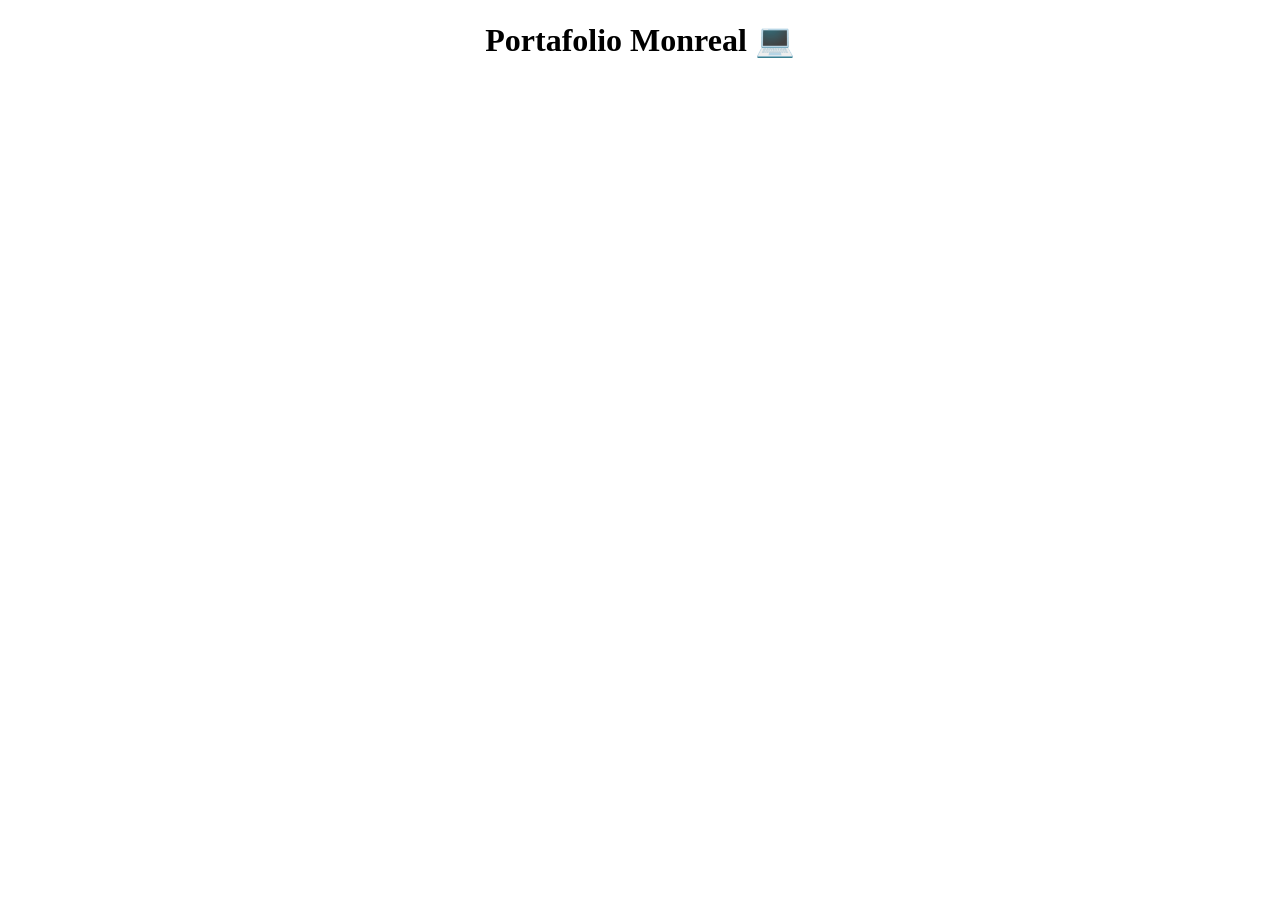
==== index.html @ bb84ff81 "hola" ====
<!DOCTYPE html>
<html lang="en">
<head>
    <meta charset="UTF-8">
    <meta name="viewport" content="width=device-width, initial-scale=1.0">
    <title>Portafolio Monreal 💻</title>
        <!--CEO-->
    <title>Portafolio Monreal 💻</title> <!-- define el título del documento, que se muestra en la pestaña del navegador o en CEO de Google-->
    <meta name="description" content="Portafolio de Monreal, desarrollador web y diseñador gráfico. Aquí encontrarás una selección de mis proyectos y experiencia en el campo del desarrollo web y diseño gráfico."> <!-- proporciona una descripción del contenido de la página para los motores de búsqueda -->
    <link rel="canonical" href="https://monreal.dev"> <!-- especifica la URL canónica de la página para evitar problemas de contenido duplicado -->
    <link rel="alternate" href="https://monreal.dev/en" hreflang="es-GB"> <!-- indica la versión alternativa de la página para diferentes idiomas o regiones -->
    <!--open graph-->
    <meta property="og:title" content="Portafolio Monreal 💻">
    <meta property="og:description" content="Portafolio de desarrollador de softwarey diseñador gráfico.">
    <meta property="og:image" content="/images/imagen.jpg" alt="foto de monreal">
    <meta property="og:url" content="https://monreal.dev">

    <link rel="stylesheet" href="/styles.css"> <!-- enlaza una hoja de estilo externa para aplicar estilos al documento -->
    
    <meta name="robots" content="index, follow"> <!-- indica a los motores de búsqueda que indexen la página y sigan los enlaces -->
    <meta name="theme-color" content="#09f"> <!-- define el color del tema para navegadores móviles -->
    <link rel="icon" type="image/png" href="/images/icono.png"> <!-- define el icono que se muestra en la pestaña del navegador -->
    <link rel="preconnect" href="https://fonts.googleapis.com">
    <link rel="preconnect" href="https://fonts.gstatic.com" crossorigin>
    <link href="https://fonts.googleapis.com/css2?family=Sekuya&display=swap" rel="stylesheet">
</head>
<body>
    <header>
        <h1>Portafolio Monreal 💻</h1>
    </header>
    </header>
---- styles.css ----
header h1 {
    text-align: center;
    font-style: crossorigin;
}
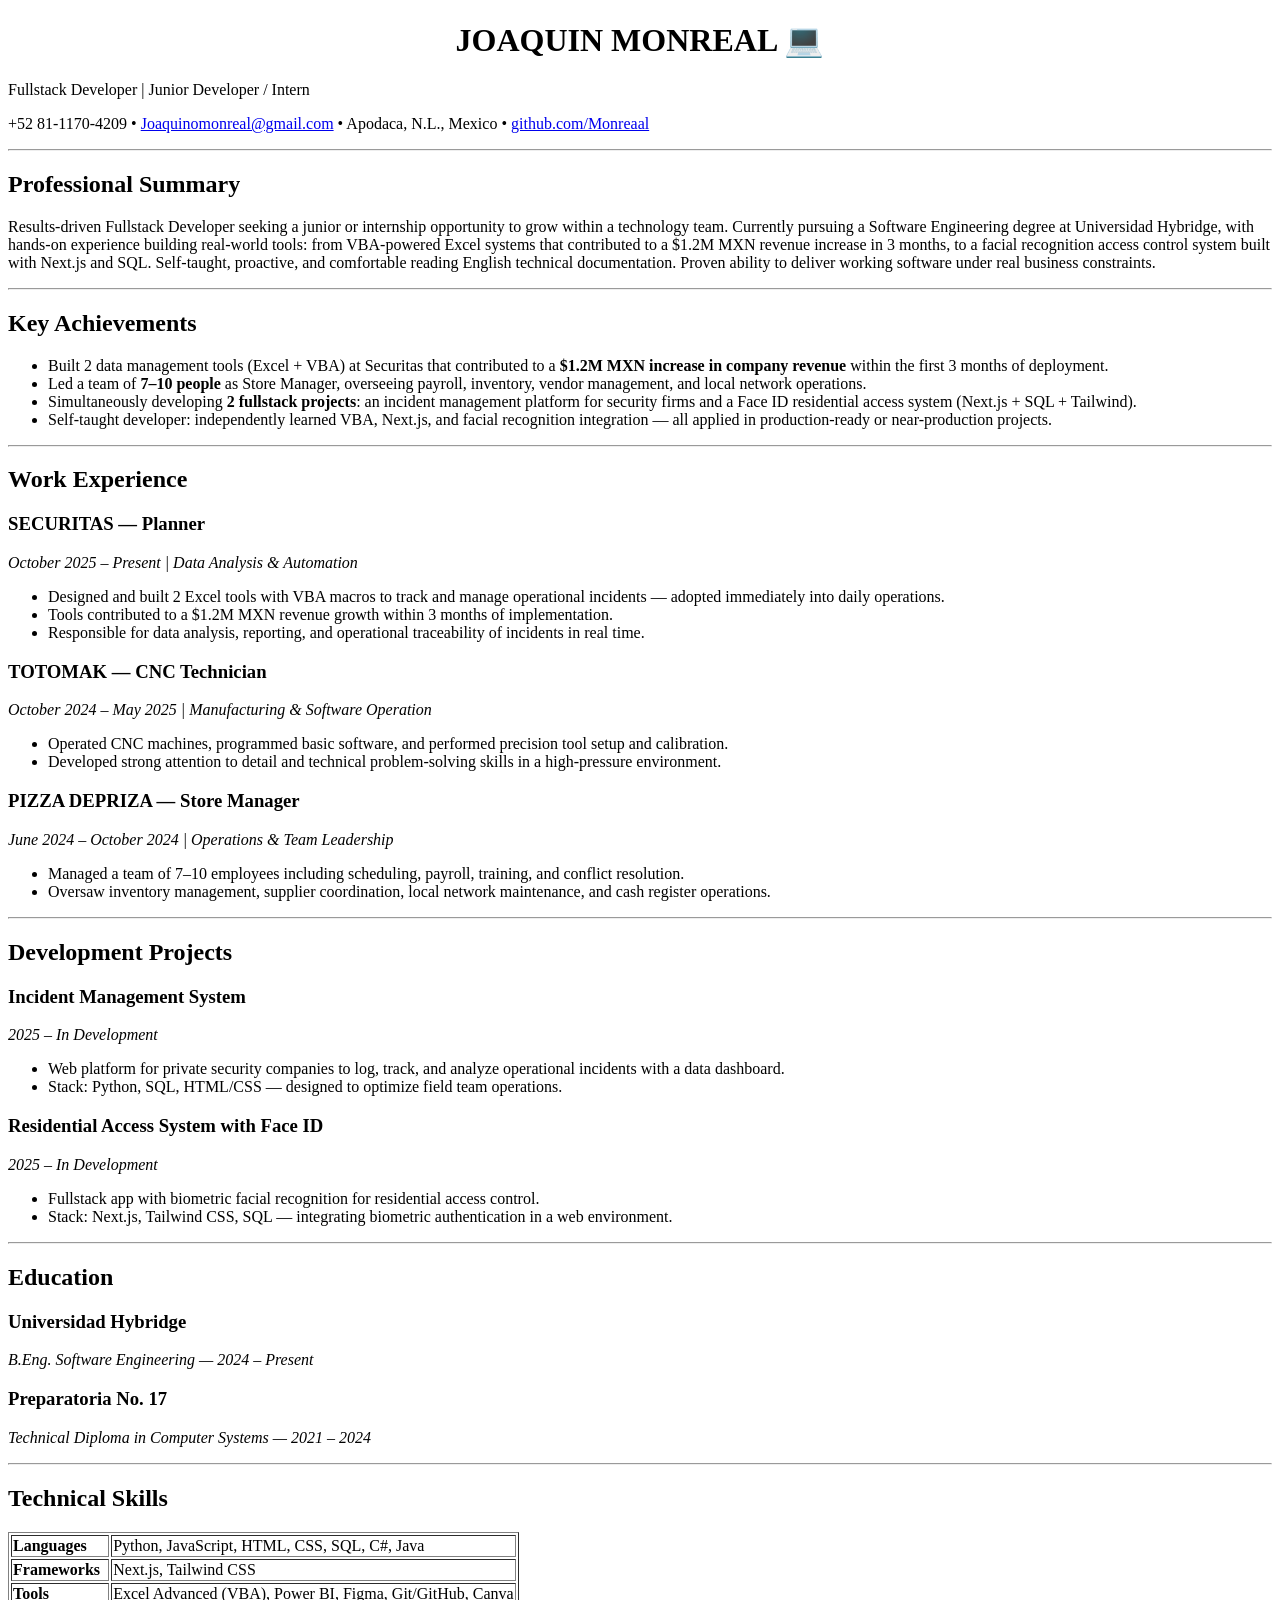
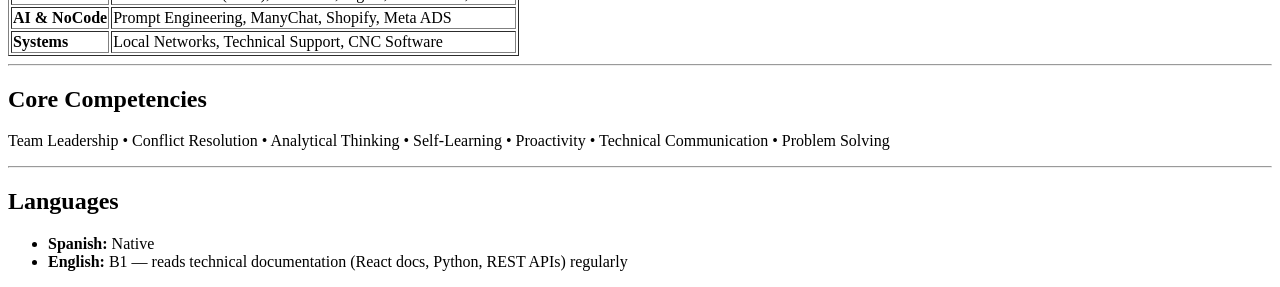
==== commit 64f66bba: "Esqueleto HTML" ====
--- a/index.html
+++ b/index.html
@@ -26,6 +26,117 @@
 </head>
 <body>
     <header>
-        <h1>Portafolio Monreal 💻</h1>
+        <h1>JOAQUIN MONREAL 💻</h1>
+        <p>Fullstack Developer | Junior Developer / Intern</p>
     </header>
-    </header>+
+  <p>
+    +52 81-1170-4209 &bull;
+    <a href="mailto:Joaquinomonreal@gmail.com">Joaquinomonreal@gmail.com</a> &bull;
+    Apodaca, N.L., Mexico &bull;
+    <a href="https://github.com/Monreaal">github.com/Monreaal</a>
+  </p>
+ 
+  <hr>
+ 
+  <h2>Professional Summary</h2>
+  <p>
+    Results-driven Fullstack Developer seeking a junior or internship opportunity to grow within a technology team.
+    Currently pursuing a Software Engineering degree at Universidad Hybridge, with hands-on experience building
+    real-world tools: from VBA-powered Excel systems that contributed to a $1.2M MXN revenue increase in 3 months,
+    to a facial recognition access control system built with Next.js and SQL. Self-taught, proactive, and comfortable
+    reading English technical documentation. Proven ability to deliver working software under real business constraints.
+  </p>
+ 
+  <hr>
+ 
+  <h2>Key Achievements</h2>
+  <ul>
+    <li>Built 2 data management tools (Excel + VBA) at Securitas that contributed to a <strong>$1.2M MXN increase in company revenue</strong> within the first 3 months of deployment.</li>
+    <li>Led a team of <strong>7–10 people</strong> as Store Manager, overseeing payroll, inventory, vendor management, and local network operations.</li>
+    <li>Simultaneously developing <strong>2 fullstack projects</strong>: an incident management platform for security firms and a Face ID residential access system (Next.js + SQL + Tailwind).</li>
+    <li>Self-taught developer: independently learned VBA, Next.js, and facial recognition integration — all applied in production-ready or near-production projects.</li>
+  </ul>
+ 
+  <hr>
+ 
+  <h2>Work Experience</h2>
+ 
+  <h3>SECURITAS — Planner</h3>
+  <p><em>October 2025 – Present | Data Analysis &amp; Automation</em></p>
+  <ul>
+    <li>Designed and built 2 Excel tools with VBA macros to track and manage operational incidents — adopted immediately into daily operations.</li>
+    <li>Tools contributed to a $1.2M MXN revenue growth within 3 months of implementation.</li>
+    <li>Responsible for data analysis, reporting, and operational traceability of incidents in real time.</li>
+  </ul>
+ 
+  <h3>TOTOMAK — CNC Technician</h3>
+  <p><em>October 2024 – May 2025 | Manufacturing &amp; Software Operation</em></p>
+  <ul>
+    <li>Operated CNC machines, programmed basic software, and performed precision tool setup and calibration.</li>
+    <li>Developed strong attention to detail and technical problem-solving skills in a high-pressure environment.</li>
+  </ul>
+ 
+  <h3>PIZZA DEPRIZA — Store Manager</h3>
+  <p><em>June 2024 – October 2024 | Operations &amp; Team Leadership</em></p>
+  <ul>
+    <li>Managed a team of 7–10 employees including scheduling, payroll, training, and conflict resolution.</li>
+    <li>Oversaw inventory management, supplier coordination, local network maintenance, and cash register operations.</li>
+  </ul>
+ 
+  <hr>
+ 
+  <h2>Development Projects</h2>
+ 
+  <h3>Incident Management System</h3>
+  <p><em>2025 – In Development</em></p>
+  <ul>
+    <li>Web platform for private security companies to log, track, and analyze operational incidents with a data dashboard.</li>
+    <li>Stack: Python, SQL, HTML/CSS — designed to optimize field team operations.</li>
+  </ul>
+ 
+  <h3>Residential Access System with Face ID</h3>
+  <p><em>2025 – In Development</em></p>
+  <ul>
+    <li>Fullstack app with biometric facial recognition for residential access control.</li>
+    <li>Stack: Next.js, Tailwind CSS, SQL — integrating biometric authentication in a web environment.</li>
+  </ul>
+ 
+  <hr>
+ 
+  <h2>Education</h2>
+ 
+  <h3>Universidad Hybridge</h3>
+  <p><em>B.Eng. Software Engineering — 2024 – Present</em></p>
+ 
+  <h3>Preparatoria No. 17</h3>
+  <p><em>Technical Diploma in Computer Systems — 2021 – 2024</em></p>
+ 
+  <hr>
+ 
+  <h2>Technical Skills</h2>
+  <table border="1">
+    <tr><td><strong>Languages</strong></td><td>Python, JavaScript, HTML, CSS, SQL, C#, Java</td></tr>
+    <tr><td><strong>Frameworks</strong></td><td>Next.js, Tailwind CSS</td></tr>
+    <tr><td><strong>Tools</strong></td><td>Excel Advanced (VBA), Power BI, Figma, Git/GitHub, Canva</td></tr>
+    <tr><td><strong>AI &amp; NoCode</strong></td><td>Prompt Engineering, ManyChat, Shopify, Meta ADS</td></tr>
+    <tr><td><strong>Systems</strong></td><td>Local Networks, Technical Support, CNC Software</td></tr>
+  </table>
+ 
+  <hr>
+ 
+  <h2>Core Competencies</h2>
+  <p>Team Leadership &bull; Conflict Resolution &bull; Analytical Thinking &bull; Self-Learning &bull; Proactivity &bull; Technical Communication &bull; Problem Solving</p>
+ 
+  <hr>
+ 
+  <h2>Languages</h2>
+  <ul>
+    <li><strong>Spanish:</strong> Native</li>
+    <li><strong>English:</strong> B1 — reads technical documentation (React docs, Python, REST APIs) regularly</li>
+  </ul>
+ 
+  <!-- approved for the next stage -->
+ 
+</body>
+</html>
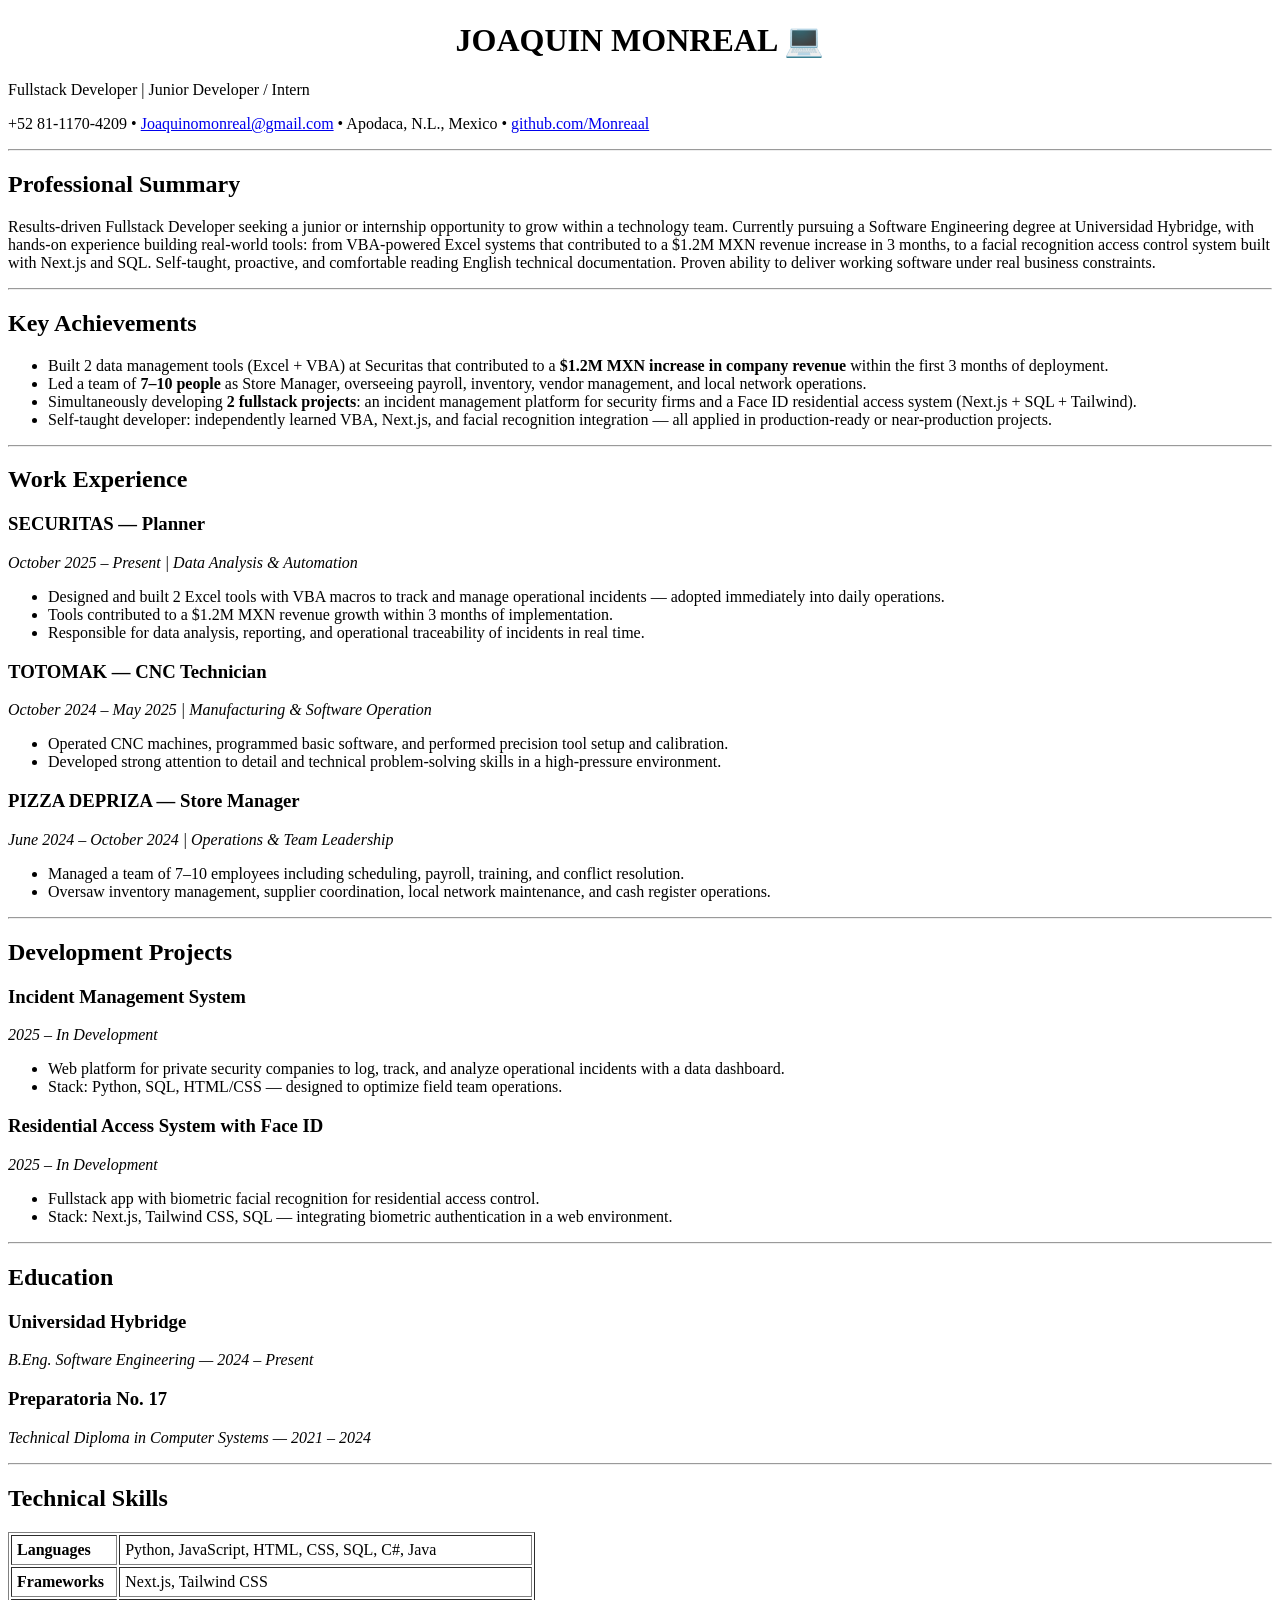
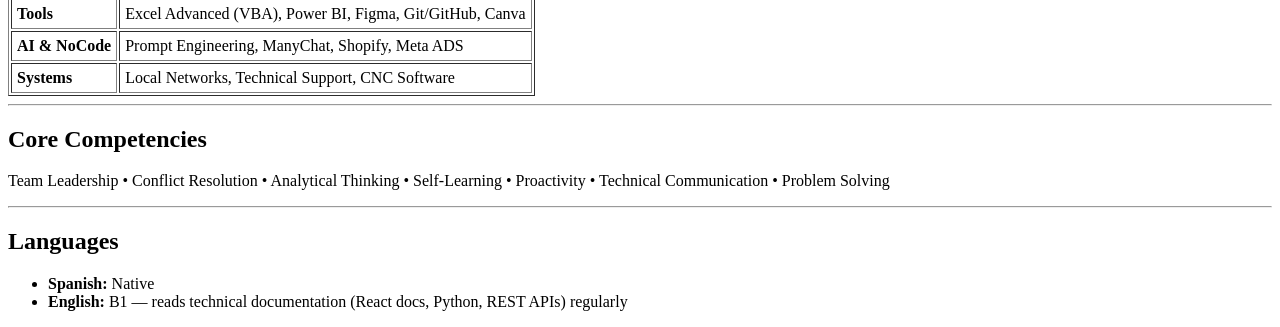
==== commit e9b516fb: "catalogo de visuales" ====
--- a/index.html
+++ b/index.html
@@ -115,7 +115,7 @@
   <hr>
  
   <h2>Technical Skills</h2>
-  <table border="1">
+  <table border="1" cellpadding="5">
     <tr><td><strong>Languages</strong></td><td>Python, JavaScript, HTML, CSS, SQL, C#, Java</td></tr>
     <tr><td><strong>Frameworks</strong></td><td>Next.js, Tailwind CSS</td></tr>
     <tr><td><strong>Tools</strong></td><td>Excel Advanced (VBA), Power BI, Figma, Git/GitHub, Canva</td></tr>
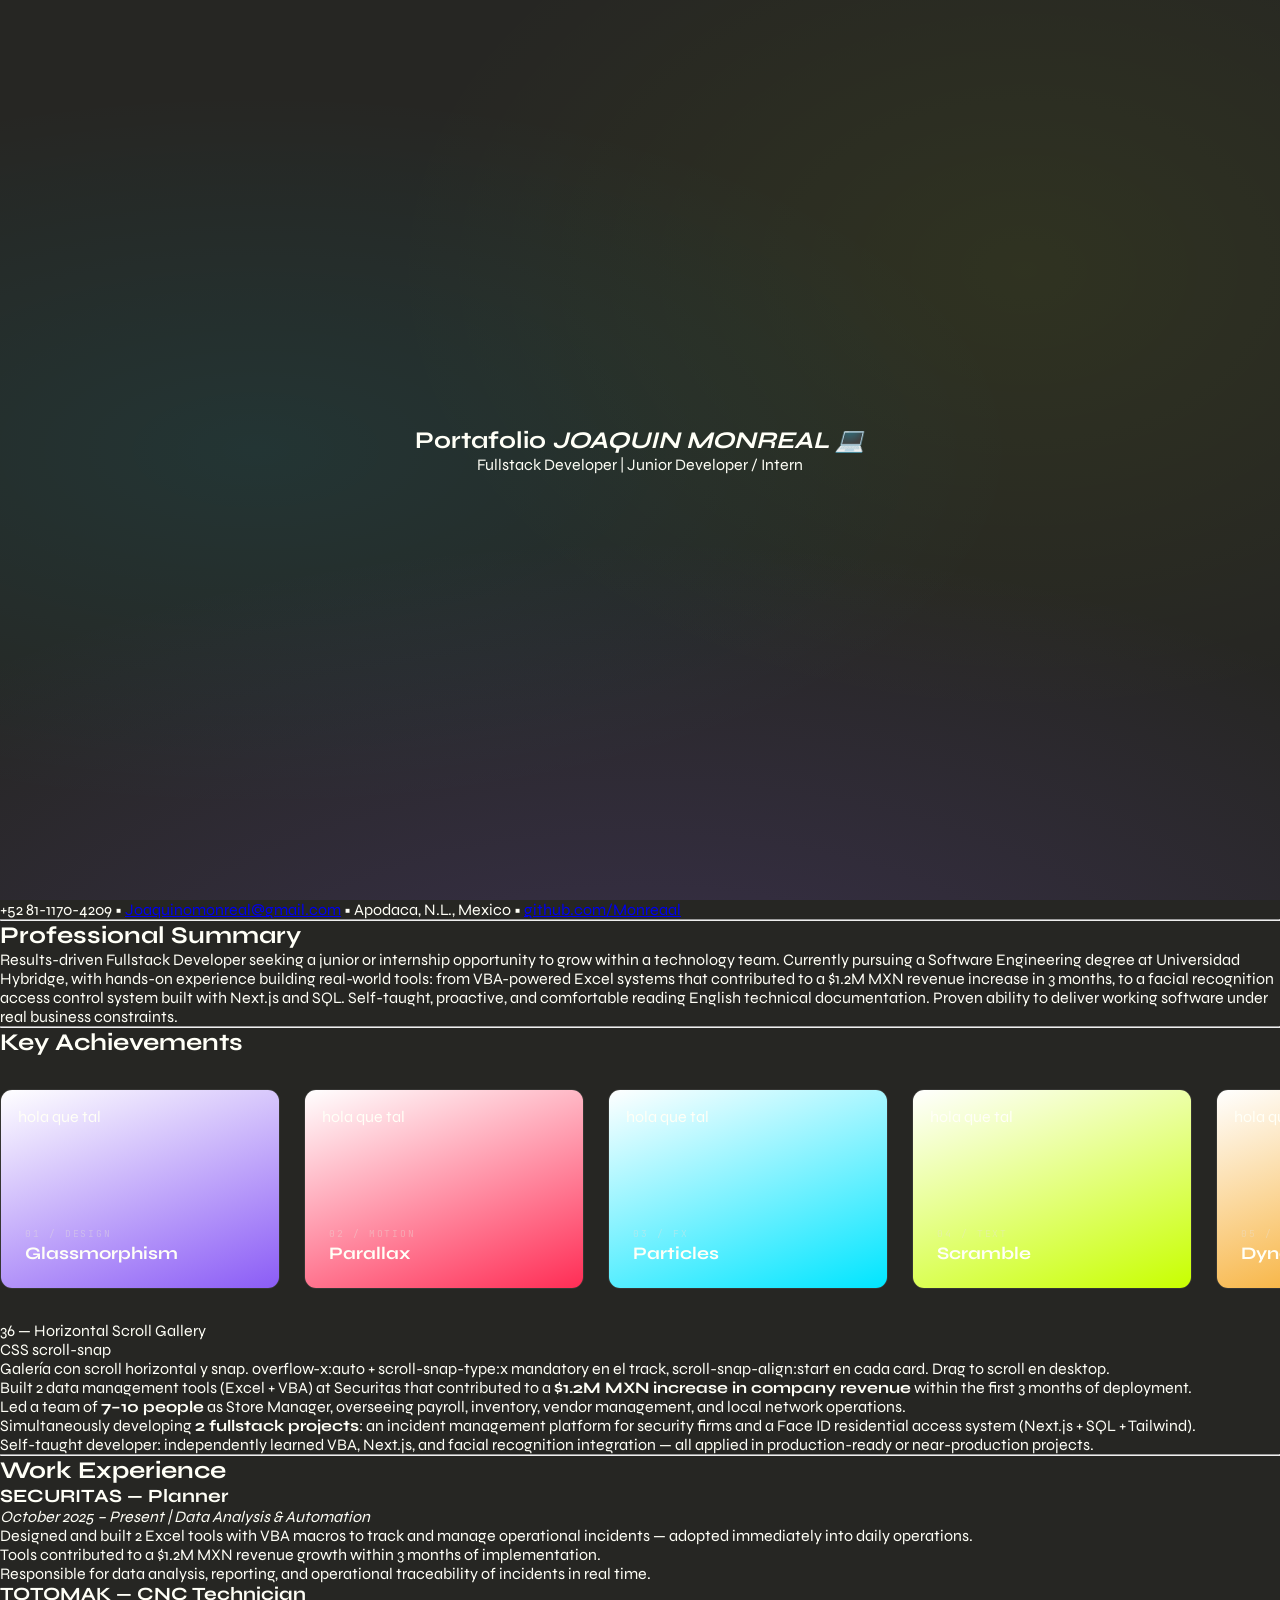
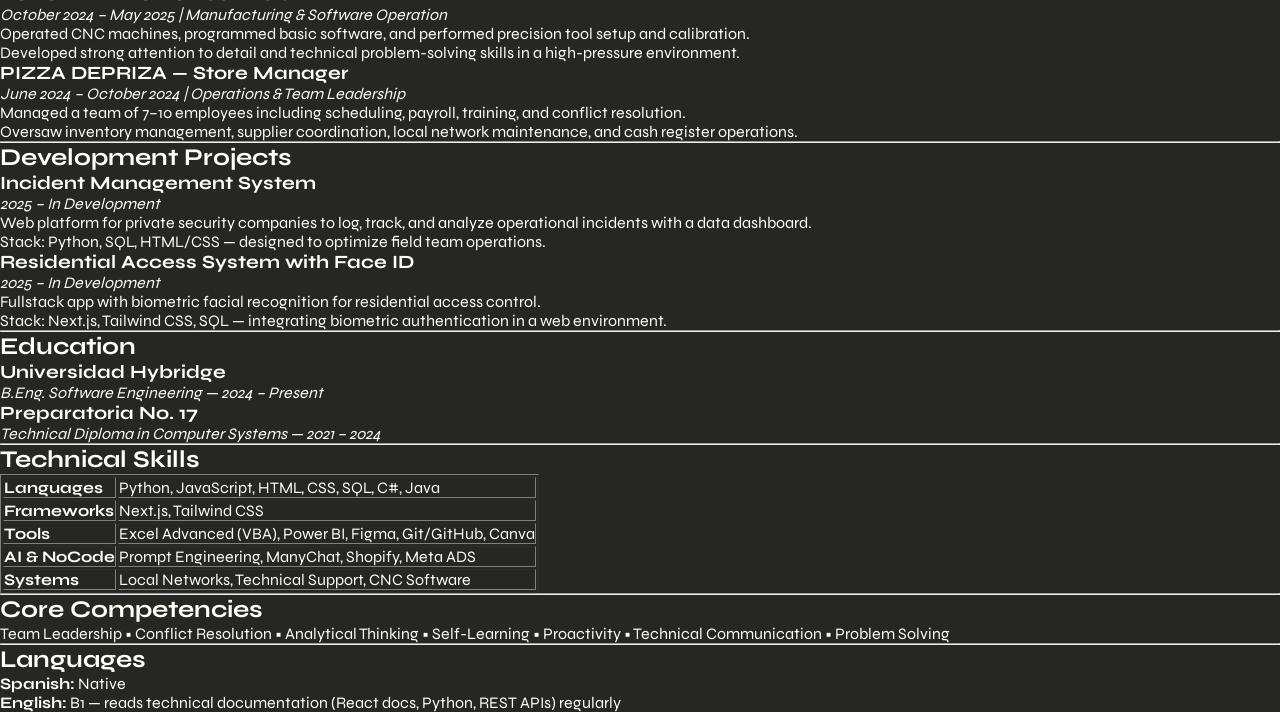
==== commit 98dbd5ca: "css" ====
--- a/index.html
+++ b/index.html
@@ -3,7 +3,6 @@
 <head>
     <meta charset="UTF-8">
     <meta name="viewport" content="width=device-width, initial-scale=1.0">
-    <title>Portafolio Monreal 💻</title>
         <!--CEO-->
     <title>Portafolio Monreal 💻</title> <!-- define el título del documento, que se muestra en la pestaña del navegador o en CEO de Google-->
     <meta name="description" content="Portafolio de Monreal, desarrollador web y diseñador gráfico. Aquí encontrarás una selección de mis proyectos y experiencia en el campo del desarrollo web y diseño gráfico."> <!-- proporciona una descripción del contenido de la página para los motores de búsqueda -->
@@ -15,7 +14,7 @@
     <meta property="og:image" content="/images/imagen.jpg" alt="foto de monreal">
     <meta property="og:url" content="https://monreal.dev">
 
-    <link rel="stylesheet" href="/styles.css"> <!-- enlaza una hoja de estilo externa para aplicar estilos al documento -->
+    <link rel="stylesheet" href="/css/styles.css"> <!-- enlaza una hoja de estilo externa para aplicar estilos al documento -->
     
     <meta name="robots" content="index, follow"> <!-- indica a los motores de búsqueda que indexen la página y sigan los enlaces -->
     <meta name="theme-color" content="#09f"> <!-- define el color del tema para navegadores móviles -->
@@ -23,13 +22,23 @@
     <link rel="preconnect" href="https://fonts.googleapis.com">
     <link rel="preconnect" href="https://fonts.gstatic.com" crossorigin>
     <link href="https://fonts.googleapis.com/css2?family=Sekuya&display=swap" rel="stylesheet">
+    <link href="https://fonts.googleapis.com/css2?family=Syne:wght@400;500;700;800&family=Playfair+Display:ital,wght@0,400;0,700;1,400&family=JetBrains+Mono:wght@300;400;600&display=swap" rel="stylesheet">
+
 </head>
 <body>
-    <header>
-        <h1>JOAQUIN MONREAL 💻</h1>
-        <p>Fullstack Developer | Junior Developer / Intern</p>
-    </header>
 
+<!-- ▓▓▓ HERO ▓▓▓ -->
+<section id="hero">
+  <div class="hero-bg"></div>
+  <div class="hero-grid"></div>
+  <div class="hero-content">
+    <h1 class="hero-h1">
+      <span>Portafolio</span>
+      <em>JOAQUIN MONREAL 💻</em>
+    </h1>
+    <p class="hero-sub">Fullstack Developer | Junior Developer / Intern</p>
+  </div>
+</section>
   <p>
     +52 81-1170-4209 &bull;
     <a href="mailto:Joaquinomonreal@gmail.com">Joaquinomonreal@gmail.com</a> &bull;
@@ -51,6 +60,27 @@
   <hr>
  
   <h2>Key Achievements</h2>
+  <!-- HORIZONTAL SCROLL -->
+    <div class="fx-card" style="grid-column:span 1">
+      <div class="fx-demo" style="padding:0">
+        <div class="hscroll-wrap">
+          <div class="hscroll-track">
+            <div class="hscroll-card hc1"><div class="hc-bg"><p style="padding: 17px;">hola que tal</p></div><div class="hc-label"><div class="hc-num">01 / DESIGN</div><div class="hc-title">Glassmorphism</div></div></div>
+            <div class="hscroll-card hc2"><div class="hc-bg"><p style="padding: 17px;">hola que tal</p></div><div class="hc-label"><div class="hc-num">02 / MOTION</div><div class="hc-title">Parallax</div></div></div>
+            <div class="hscroll-card hc3"><div class="hc-bg"><p style="padding: 17px;">hola que tal</p></div><div class="hc-label"><div class="hc-num">03 / FX</div><div class="hc-title">Particles</div></div></div>
+            <div class="hscroll-card hc4"><div class="hc-bg"><p style="padding: 17px;">hola que tal</p></div><div class="hc-label"><div class="hc-num">04 / TEXT</div><div class="hc-title">Scramble</div></div></div>
+            <div class="hscroll-card hc5"><div class="hc-bg"><p style="padding: 17px;">hola que tal</p></div><div class="hc-label"><div class="hc-num">05 / GOLD</div><div class="hc-title">Dynamic FX</div></div></div>
+          </div>
+        </div>
+      </div>
+      <div class="fx-info">
+        <div class="fx-name">36 — Horizontal Scroll Gallery</div>
+        <span class="fx-tag t-css">CSS</span>
+        <span class="fx-tag">scroll-snap</span>
+        <p class="fx-desc">Galería con scroll horizontal y snap. overflow-x:auto + scroll-snap-type:x mandatory en el track, scroll-snap-align:start en cada card. Drag to scroll en desktop.</p>
+      </div>
+    </div>
+
   <ul>
     <li>Built 2 data management tools (Excel + VBA) at Securitas that contributed to a <strong>$1.2M MXN increase in company revenue</strong> within the first 3 months of deployment.</li>
     <li>Led a team of <strong>7–10 people</strong> as Store Manager, overseeing payroll, inventory, vendor management, and local network operations.</li>
--- a/css/styles.css
+++ b/css/styles.css
@@ -0,0 +1,108 @@
+:root {
+  --bg:       #262623;
+  --surface:  #0f0f1a;
+  --border:   rgba(255,255,255,0.07);
+  --text:     #fffff7;
+  --muted:    rgba(232,228,220,0.4);
+  --acid:     #c8ff00;
+  --hot:      #ff2d55;
+  --cyan:     #00e5ff;
+  --violet:   #8b5cf6;
+  --gold:     #f59e0b;
+  --coral:    #ff6b6b;
+  --mint:     #0fffe5;
+  --r: 0.75rem;
+}
+
+*, *::before, *::after { box-sizing: border-box; margin: 0; padding: 0; }
+html { scroll-behavior: smooth; }
+
+body {
+  background: var(--bg);
+  color: var(--text);
+  font-family: 'Syne', sans-serif;
+  overflow-x: hidden;
+  position: relative;
+}
+
+/* ══════════════════════════════════════════════
+   HERO
+══════════════════════════════════════════════ */
+#hero {
+  height: 100vh;
+  display: flex;
+  align-items: center;
+  justify-content: center;
+  position: relative;
+  overflow: hidden;
+}
+.hero-bg {
+  position: absolute; inset: 0;
+  background: radial-gradient(ellipse 80% 60% at 50% 120%, rgba(139,92,246,0.2), transparent),
+              radial-gradient(ellipse 60% 40% at 20% 50%, rgba(0,229,255,0.08), transparent),
+              radial-gradient(ellipse 50% 50% at 80% 30%, rgba(200,255,0,0.06), transparent);
+}
+.hero-content { position: relative; z-index: 2; text-align: center; }
+
+/* FX 41 — HORIZONTAL SCROLL SECTION */
+.hscroll-wrap {
+  overflow: hidden;
+  position: relative;
+}
+.hscroll-track {
+  display: flex; gap: 1.5rem;
+  padding: 2rem;
+  overflow-x: auto;
+  scroll-snap-type: x mandatory;
+  scrollbar-width: none;
+  -webkit-overflow-scrolling: touch;
+}
+.hscroll-track::-webkit-scrollbar { display: none; }
+.hscroll-card {
+  flex-shrink: 0; width: 280px; height: 200px;
+  border-radius: 12px; border: 1px solid var(--border);
+  scroll-snap-align: start;
+  display: flex; flex-direction: column;
+  justify-content: flex-end; padding: 1.5rem;
+  position: relative; overflow: hidden;
+  cursor: grab; transition: transform 0.2s;
+}
+.hscroll-card:active { cursor: grabbing; }
+.hscroll-card:hover { transform: translateY(-4px); }
+.hc-bg {
+  position: absolute; inset: 0;
+  transition: transform 0.4s;
+}
+.hscroll-card:hover .hc-bg { transform: scale(1.05); }
+.hc1 .hc-bg { background: linear-gradient(160deg,white,var(--violet)); }
+.hc2 .hc-bg { background: linear-gradient(160deg, white, var(--hot)); }
+.hc3 .hc-bg { background: linear-gradient(160deg, white, var(--cyan)); }
+.hc4 .hc-bg { background: linear-gradient(160deg, white, var(--acid)); }
+.hc5 .hc-bg { background: linear-gradient(160deg, white, var(--gold)); }
+.hc-label { position: relative; z-index:1; }
+.hc-num { font-family: 'JetBrains Mono', monospace; font-size: 0.6rem; color: var(--muted); letter-spacing:0.2em; }
+.hc-title { font-size: 1.1rem; font-weight: 700; margin-top: 0.2rem; }
+
+/* FX 42 — TAB SWITCHER */
+.tab-demo { background: #060612; }
+.tab-bar {
+  display: flex; border-bottom: 1px solid var(--border);
+  padding: 0 1.5rem;
+}
+.tab-btn {
+  padding: 1rem 1.25rem;
+  font-size: 0.75rem; font-weight: 700; letter-spacing: 0.05em;
+  cursor: pointer; color: var(--muted);
+  border-bottom: 2px solid transparent;
+  transition: color 0.2s, border-color 0.2s;
+  background: none; border-top: none; border-left: none; border-right: none;
+}
+.tab-btn.active { color: var(--acid); border-bottom-color: var(--acid); }
+.tab-panel { display: none; padding: 1.5rem; }
+.tab-panel.active { display: block; }
+.tab-content-item {
+  padding: 0.75rem 1rem;
+  background: rgba(255,255,255,0.03); border: 1px solid var(--border);
+  border-radius: 6px; margin-bottom: 0.5rem;
+  font-family: 'JetBrains Mono', monospace; font-size: 0.72rem; color: var(--muted);
+}
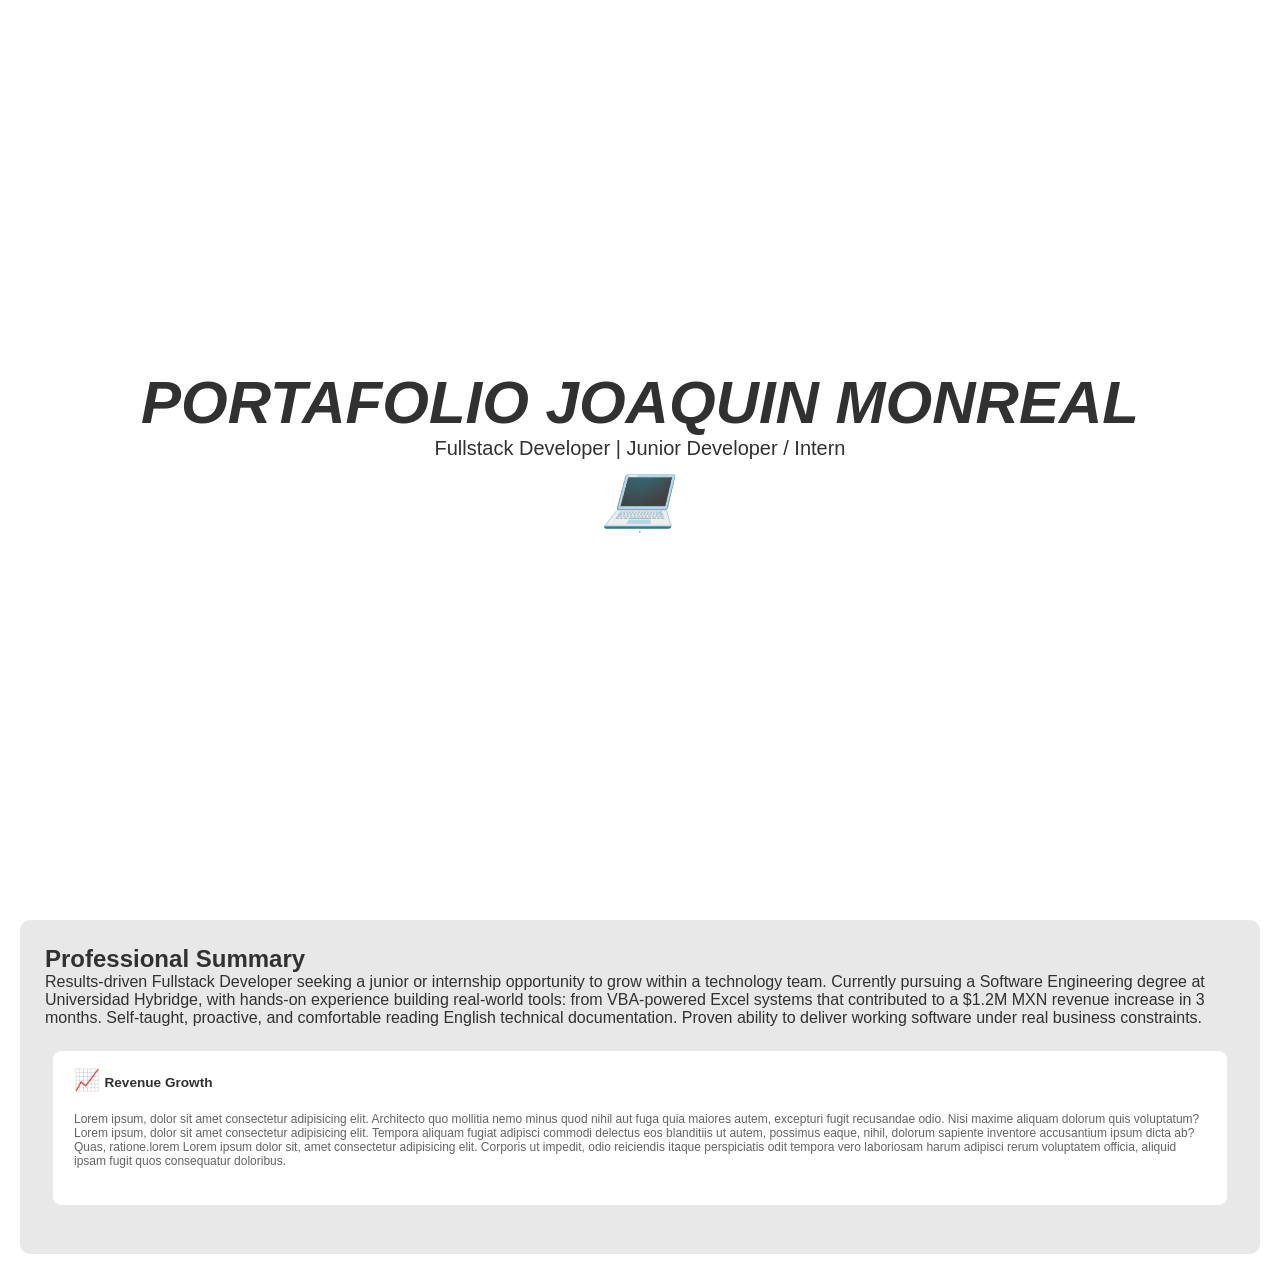
==== commit 0c3002f1: "Stragger List" ====
--- a/index.html
+++ b/index.html
@@ -1,172 +1,45 @@
 <!DOCTYPE html>
-<html lang="en">
+<html lang="es">
 <head>
-    <meta charset="UTF-8">
-    <meta name="viewport" content="width=device-width, initial-scale=1.0">
-        <!--CEO-->
-    <title>Portafolio Monreal 💻</title> <!-- define el título del documento, que se muestra en la pestaña del navegador o en CEO de Google-->
-    <meta name="description" content="Portafolio de Monreal, desarrollador web y diseñador gráfico. Aquí encontrarás una selección de mis proyectos y experiencia en el campo del desarrollo web y diseño gráfico."> <!-- proporciona una descripción del contenido de la página para los motores de búsqueda -->
-    <link rel="canonical" href="https://monreal.dev"> <!-- especifica la URL canónica de la página para evitar problemas de contenido duplicado -->
-    <link rel="alternate" href="https://monreal.dev/en" hreflang="es-GB"> <!-- indica la versión alternativa de la página para diferentes idiomas o regiones -->
-    <!--open graph-->
-    <meta property="og:title" content="Portafolio Monreal 💻">
-    <meta property="og:description" content="Portafolio de desarrollador de softwarey diseñador gráfico.">
-    <meta property="og:image" content="/images/imagen.jpg" alt="foto de monreal">
-    <meta property="og:url" content="https://monreal.dev">
+<meta charset="UTF-8">
+<meta name="viewport" content="width=device-width, initial-scale=1.0">
+<title>Mis Hobbies</title>
+<link href="https://fonts.googleapis.com/css2?family=Space+Mono:ital,wght@0,400;0,700;1,400&family=Bebas+Neue&family=DM+Serif+Display:ital@0;1&display=swap" rel="stylesheet">
+<link rel="stylesheet" href="css/styles.css">
+<script defer src="css/animaciones.js"></script>
+</head>
 
-    <link rel="stylesheet" href="/css/styles.css"> <!-- enlaza una hoja de estilo externa para aplicar estilos al documento -->
+<body>
+    <header>
+    <h1 style="text-transform: uppercase; font-style: italic; font-size: 1.5em;">Portafolio Joaquin Monreal </h1>
+    <p style="font-size: 0.5em;">Fullstack Developer | Junior Developer / Intern</p>
+    <h1 style="text-transform: uppercase; font-style: italic; font-size: 1.5em;">💻</h1>
+    <hr>
+    </header>
+
+    <section id="musica">
+    <h2>Professional Summary</h2>
+    <p>Results-driven Fullstack Developer seeking a junior or internship opportunity to grow within a technology team. Currently pursuing a Software Engineering degree at Universidad Hybridge, with hands-on experience building real-world tools: from VBA-powered Excel systems that contributed to a $1.2M MXN revenue increase in 3 months. Self-taught, proactive, and comfortable reading English technical documentation. Proven ability to deliver working software under real business constraints.</p>
     
-    <meta name="robots" content="index, follow"> <!-- indica a los motores de búsqueda que indexen la página y sigan los enlaces -->
-    <meta name="theme-color" content="#09f"> <!-- define el color del tema para navegadores móviles -->
-    <link rel="icon" type="image/png" href="/images/icono.png"> <!-- define el icono que se muestra en la pestaña del navegador -->
-    <link rel="preconnect" href="https://fonts.googleapis.com">
-    <link rel="preconnect" href="https://fonts.gstatic.com" crossorigin>
-    <link href="https://fonts.googleapis.com/css2?family=Sekuya&display=swap" rel="stylesheet">
-    <link href="https://fonts.googleapis.com/css2?family=Syne:wght@400;500;700;800&family=Playfair+Display:ital,wght@0,400;0,700;1,400&family=JetBrains+Mono:wght@300;400;600&display=swap" rel="stylesheet">
+    <!--
+    ── HTML: ESTRUCTURA DE LA LISTA ──────────────────────────────
+ 
+    .stagger-list     → el <ul> que JS va a observar con IntersectionObserver
+    .stagger-item     → cada fila, nace invisible (opacity:0) por CSS
+    .reveal-stagger   → clase extra que JS también busca para animar
+    .si-icon          → columna del emoji/ícono
+    .si-name          → columna del nombre/etiqueta
+    .si-val           → columna del valor, pegada a la derecha
+  -->
+    <ul class="stagger-list">
+    <li class="stagger-item reveal-stagger">
+      <span class="si-icon">📈</span>
+      <span class="si-name">Revenue Growth</span>
+      <span class="si-description">Lorem ipsum, dolor sit amet consectetur adipisicing elit. Architecto quo mollitia nemo minus quod nihil aut fuga quia maiores autem, excepturi fugit recusandae odio. Nisi maxime aliquam dolorum quis voluptatum?Lorem ipsum, dolor sit amet consectetur adipisicing elit. Tempora aliquam fugiat adipisci commodi delectus eos blanditiis ut autem, possimus eaque, nihil, dolorum sapiente inventore accusantium ipsum dicta ab? Quas, ratione.lorem Lorem ipsum dolor sit, amet consectetur adipisicing elit. Corporis ut impedit, odio reiciendis itaque perspiciatis odit tempora vero laboriosam harum adipisci rerum voluptatem officia, aliquid ipsam fugit quos consequatur doloribus.</span>
+    </li>
+    </ul>
 
-</head>
-<body>
+    </section>
 
-<!-- ▓▓▓ HERO ▓▓▓ -->
-<section id="hero">
-  <div class="hero-bg"></div>
-  <div class="hero-grid"></div>
-  <div class="hero-content">
-    <h1 class="hero-h1">
-      <span>Portafolio</span>
-      <em>JOAQUIN MONREAL 💻</em>
-    </h1>
-    <p class="hero-sub">Fullstack Developer | Junior Developer / Intern</p>
-  </div>
-</section>
-  <p>
-    +52 81-1170-4209 &bull;
-    <a href="mailto:Joaquinomonreal@gmail.com">Joaquinomonreal@gmail.com</a> &bull;
-    Apodaca, N.L., Mexico &bull;
-    <a href="https://github.com/Monreaal">github.com/Monreaal</a>
-  </p>
- 
-  <hr>
- 
-  <h2>Professional Summary</h2>
-  <p>
-    Results-driven Fullstack Developer seeking a junior or internship opportunity to grow within a technology team.
-    Currently pursuing a Software Engineering degree at Universidad Hybridge, with hands-on experience building
-    real-world tools: from VBA-powered Excel systems that contributed to a $1.2M MXN revenue increase in 3 months,
-    to a facial recognition access control system built with Next.js and SQL. Self-taught, proactive, and comfortable
-    reading English technical documentation. Proven ability to deliver working software under real business constraints.
-  </p>
- 
-  <hr>
- 
-  <h2>Key Achievements</h2>
-  <!-- HORIZONTAL SCROLL -->
-    <div class="fx-card" style="grid-column:span 1">
-      <div class="fx-demo" style="padding:0">
-        <div class="hscroll-wrap">
-          <div class="hscroll-track">
-            <div class="hscroll-card hc1"><div class="hc-bg"><p style="padding: 17px;">hola que tal</p></div><div class="hc-label"><div class="hc-num">01 / DESIGN</div><div class="hc-title">Glassmorphism</div></div></div>
-            <div class="hscroll-card hc2"><div class="hc-bg"><p style="padding: 17px;">hola que tal</p></div><div class="hc-label"><div class="hc-num">02 / MOTION</div><div class="hc-title">Parallax</div></div></div>
-            <div class="hscroll-card hc3"><div class="hc-bg"><p style="padding: 17px;">hola que tal</p></div><div class="hc-label"><div class="hc-num">03 / FX</div><div class="hc-title">Particles</div></div></div>
-            <div class="hscroll-card hc4"><div class="hc-bg"><p style="padding: 17px;">hola que tal</p></div><div class="hc-label"><div class="hc-num">04 / TEXT</div><div class="hc-title">Scramble</div></div></div>
-            <div class="hscroll-card hc5"><div class="hc-bg"><p style="padding: 17px;">hola que tal</p></div><div class="hc-label"><div class="hc-num">05 / GOLD</div><div class="hc-title">Dynamic FX</div></div></div>
-          </div>
-        </div>
-      </div>
-      <div class="fx-info">
-        <div class="fx-name">36 — Horizontal Scroll Gallery</div>
-        <span class="fx-tag t-css">CSS</span>
-        <span class="fx-tag">scroll-snap</span>
-        <p class="fx-desc">Galería con scroll horizontal y snap. overflow-x:auto + scroll-snap-type:x mandatory en el track, scroll-snap-align:start en cada card. Drag to scroll en desktop.</p>
-      </div>
-    </div>
-
-  <ul>
-    <li>Built 2 data management tools (Excel + VBA) at Securitas that contributed to a <strong>$1.2M MXN increase in company revenue</strong> within the first 3 months of deployment.</li>
-    <li>Led a team of <strong>7–10 people</strong> as Store Manager, overseeing payroll, inventory, vendor management, and local network operations.</li>
-    <li>Simultaneously developing <strong>2 fullstack projects</strong>: an incident management platform for security firms and a Face ID residential access system (Next.js + SQL + Tailwind).</li>
-    <li>Self-taught developer: independently learned VBA, Next.js, and facial recognition integration — all applied in production-ready or near-production projects.</li>
-  </ul>
- 
-  <hr>
- 
-  <h2>Work Experience</h2>
- 
-  <h3>SECURITAS — Planner</h3>
-  <p><em>October 2025 – Present | Data Analysis &amp; Automation</em></p>
-  <ul>
-    <li>Designed and built 2 Excel tools with VBA macros to track and manage operational incidents — adopted immediately into daily operations.</li>
-    <li>Tools contributed to a $1.2M MXN revenue growth within 3 months of implementation.</li>
-    <li>Responsible for data analysis, reporting, and operational traceability of incidents in real time.</li>
-  </ul>
- 
-  <h3>TOTOMAK — CNC Technician</h3>
-  <p><em>October 2024 – May 2025 | Manufacturing &amp; Software Operation</em></p>
-  <ul>
-    <li>Operated CNC machines, programmed basic software, and performed precision tool setup and calibration.</li>
-    <li>Developed strong attention to detail and technical problem-solving skills in a high-pressure environment.</li>
-  </ul>
- 
-  <h3>PIZZA DEPRIZA — Store Manager</h3>
-  <p><em>June 2024 – October 2024 | Operations &amp; Team Leadership</em></p>
-  <ul>
-    <li>Managed a team of 7–10 employees including scheduling, payroll, training, and conflict resolution.</li>
-    <li>Oversaw inventory management, supplier coordination, local network maintenance, and cash register operations.</li>
-  </ul>
- 
-  <hr>
- 
-  <h2>Development Projects</h2>
- 
-  <h3>Incident Management System</h3>
-  <p><em>2025 – In Development</em></p>
-  <ul>
-    <li>Web platform for private security companies to log, track, and analyze operational incidents with a data dashboard.</li>
-    <li>Stack: Python, SQL, HTML/CSS — designed to optimize field team operations.</li>
-  </ul>
- 
-  <h3>Residential Access System with Face ID</h3>
-  <p><em>2025 – In Development</em></p>
-  <ul>
-    <li>Fullstack app with biometric facial recognition for residential access control.</li>
-    <li>Stack: Next.js, Tailwind CSS, SQL — integrating biometric authentication in a web environment.</li>
-  </ul>
- 
-  <hr>
- 
-  <h2>Education</h2>
- 
-  <h3>Universidad Hybridge</h3>
-  <p><em>B.Eng. Software Engineering — 2024 – Present</em></p>
- 
-  <h3>Preparatoria No. 17</h3>
-  <p><em>Technical Diploma in Computer Systems — 2021 – 2024</em></p>
- 
-  <hr>
- 
-  <h2>Technical Skills</h2>
-  <table border="1" cellpadding="5">
-    <tr><td><strong>Languages</strong></td><td>Python, JavaScript, HTML, CSS, SQL, C#, Java</td></tr>
-    <tr><td><strong>Frameworks</strong></td><td>Next.js, Tailwind CSS</td></tr>
-    <tr><td><strong>Tools</strong></td><td>Excel Advanced (VBA), Power BI, Figma, Git/GitHub, Canva</td></tr>
-    <tr><td><strong>AI &amp; NoCode</strong></td><td>Prompt Engineering, ManyChat, Shopify, Meta ADS</td></tr>
-    <tr><td><strong>Systems</strong></td><td>Local Networks, Technical Support, CNC Software</td></tr>
-  </table>
- 
-  <hr>
- 
-  <h2>Core Competencies</h2>
-  <p>Team Leadership &bull; Conflict Resolution &bull; Analytical Thinking &bull; Self-Learning &bull; Proactivity &bull; Technical Communication &bull; Problem Solving</p>
- 
-  <hr>
- 
-  <h2>Languages</h2>
-  <ul>
-    <li><strong>Spanish:</strong> Native</li>
-    <li><strong>English:</strong> B1 — reads technical documentation (React docs, Python, REST APIs) regularly</li>
-  </ul>
- 
-  <!-- approved for the next stage -->
- 
 </body>
 </html>
--- a/css/styles.css
+++ b/css/styles.css
@@ -1,108 +1,122 @@
-:root {
-  --bg:       #262623;
-  --surface:  #0f0f1a;
-  --border:   rgba(255,255,255,0.07);
-  --text:     #fffff7;
-  --muted:    rgba(232,228,220,0.4);
-  --acid:     #c8ff00;
-  --hot:      #ff2d55;
-  --cyan:     #00e5ff;
-  --violet:   #8b5cf6;
-  --gold:     #f59e0b;
-  --coral:    #ff6b6b;
-  --mint:     #0fffe5;
-  --r: 0.75rem;
+/* ── RESET BÁSICO ──────────────────────────────────────────
+       Quita márgenes y padding por defecto del navegador.
+       box-sizing: border-box hace que padding y border
+       estén incluídos dentro del ancho/alto del elemento.   */
+*, *::before, *::after {
+    margin: 0;
+    padding: 0;
+    box-sizing: border-box;
+}
+body{
+    align-content: center;
+    font-family:'Segoe UI', Tahoma, Geneva, Verdana, sans-serif;
+    color: rgb(50, 49, 49);
+}
+header{
+    font-size: 2.5em;
+    color: rgb(50, 49, 49);
+    text-align: center;
+    height: 100vh;
+    display: flex; /* Utiliza Flexbox para centrar el contenido */
+    flex-direction: column; /* Alinea los elementos en una columna */
+    justify-content: center; /* centra verticalmente */
+    align-items: center;     /* centra horizontalmente */
+    position: relative;
+    overflow: hidden;
+    padding: 20px;
 }
 
-*, *::before, *::after { box-sizing: border-box; margin: 0; padding: 0; }
-html { scroll-behavior: smooth; }
 
-body {
-  background: var(--bg);
-  color: var(--text);
-  font-family: 'Syne', sans-serif;
-  overflow-x: hidden;
-  position: relative;
+details{
+    background-color: rgb(232, 232, 232);
+        padding: 10px;
+
 }
 
-/* ══════════════════════════════════════════════
-   HERO
-══════════════════════════════════════════════ */
-#hero {
-  height: 100vh;
-  display: flex;
-  align-items: center;
-  justify-content: center;
-  position: relative;
-  overflow: hidden;
+summary{
+    padding: 10px;
+    cursor: pointer;
+    font-size: 1.1em;
 }
-.hero-bg {
-  position: absolute; inset: 0;
-  background: radial-gradient(ellipse 80% 60% at 50% 120%, rgba(139,92,246,0.2), transparent),
-              radial-gradient(ellipse 60% 40% at 20% 50%, rgba(0,229,255,0.08), transparent),
-              radial-gradient(ellipse 50% 50% at 80% 30%, rgba(200,255,0,0.06), transparent);
+
+section{
+    padding: 25px;
+    background-color: rgb(232, 232, 232);
+    margin: 20px;
+    border-radius: 10px;
 }
-.hero-content { position: relative; z-index: 2; text-align: center; }
 
-/* FX 41 — HORIZONTAL SCROLL SECTION */
-.hscroll-wrap {
-  overflow: hidden;
-  position: relative;
+/* FX 08 — STAGGER LIST */
+/* ── CONTENEDOR DE LA LISTA ────────────────────────────────
+       El <ul> que agrupa todos los items.
+       - list-style: none → quita los bullets
+       - flex + column → apila los items verticalmente
+       - gap → espacio entre cada item                       */
+.stagger-list {
+      list-style: none;
+      padding: 1.5rem 0.5rem;
+      display: flex;
+      flex-direction: column;
+      gap: 0.5rem;
+      width: 100%;
 }
-.hscroll-track {
-  display: flex; gap: 1.5rem;
-  padding: 2rem;
-  overflow-x: auto;
-  scroll-snap-type: x mandatory;
-  scrollbar-width: none;
-  -webkit-overflow-scrolling: touch;
+    /* ── CADA ITEM DE LA LISTA ─────────────────────────────────
+       Estado INICIAL antes de animarse:
+       - opacity: 0       → invisible
+       - translateX(-20px)→ desplazado 20px a la izquierda
+       
+       Cuando JS añada la clase .visible,
+       opacity y transform cambiarán y la
+       transición CSS hará la animación suave.              */
+.stagger-item {
+    align-items: center;
+    gap: 1rem;
+    padding: 1rem 1.25rem;
+    background: rgb(255, 255, 255); /* fondo sutilmente blanco */
+    border: 1px solid rgba(255, 255, 255, 0.12);
+    border-radius: 8px;
+ 
+    /* ESTADO DE REPOSO: oculto y corrido a la izquierda */
+    opacity: 0;
+    transform: translateX(-20px);
+ 
+    /* VELOCIDAD DE LA ANIMACIÓN:
+         cuando cambie opacity o transform → 0.5s de transición
+         cuando cambie background (hover)  → 0.2s más rápido  */
+    transition: opacity 0.5s, transform 0.5s, background 0.2s;
 }
-.hscroll-track::-webkit-scrollbar { display: none; }
-.hscroll-card {
-  flex-shrink: 0; width: 280px; height: 200px;
-  border-radius: 12px; border: 1px solid var(--border);
-  scroll-snap-align: start;
-  display: flex; flex-direction: column;
-  justify-content: flex-end; padding: 1.5rem;
-  position: relative; overflow: hidden;
-  cursor: grab; transition: transform 0.2s;
+ 
+    /* ── ESTADO VISIBLE ────────────────────────────────────────
+       JS añade esta clase a cada item con un delay escalonado.
+       Al aplicarse, CSS transiciona suavemente desde el
+       estado de reposo (oculto + corrido) al estado visible.  */
+.stagger-item.visible {
+      opacity: 1;
+      transform: none; /* vuelve a su posición original */
 }
-.hscroll-card:active { cursor: grabbing; }
-.hscroll-card:hover { transform: translateY(-4px); }
-.hc-bg {
-  position: absolute; inset: 0;
-  transition: transform 0.4s;
+ 
+    /* ── HOVER DEL ITEM ────────────────────────────────────────
+       Aclara levemente el fondo al pasar el mouse.
+       La transición de background (0.2s) definida arriba
+       hace que este cambio también sea suave.               */
+.stagger-item:hover {
+      background: rgba(255, 255, 255, 0.596);
+      
 }
-.hscroll-card:hover .hc-bg { transform: scale(1.05); }
-.hc1 .hc-bg { background: linear-gradient(160deg,white,var(--violet)); }
-.hc2 .hc-bg { background: linear-gradient(160deg, white, var(--hot)); }
-.hc3 .hc-bg { background: linear-gradient(160deg, white, var(--cyan)); }
-.hc4 .hc-bg { background: linear-gradient(160deg, white, var(--acid)); }
-.hc5 .hc-bg { background: linear-gradient(160deg, white, var(--gold)); }
-.hc-label { position: relative; z-index:1; }
-.hc-num { font-family: 'JetBrains Mono', monospace; font-size: 0.6rem; color: var(--muted); letter-spacing:0.2em; }
-.hc-title { font-size: 1.1rem; font-weight: 700; margin-top: 0.2rem; }
-
-/* FX 42 — TAB SWITCHER */
-.tab-demo { background: #060612; }
-.tab-bar {
-  display: flex; border-bottom: 1px solid var(--border);
-  padding: 0 1.5rem;
+ 
+/* ── ÍCONO (columna izquierda) ─────────────────────────── */
+.si-icon {
+    font-size: 1.3rem;
 }
-.tab-btn {
-  padding: 1rem 1.25rem;
-  font-size: 0.75rem; font-weight: 700; letter-spacing: 0.05em;
-  cursor: pointer; color: var(--muted);
-  border-bottom: 2px solid transparent;
-  transition: color 0.2s, border-color 0.2s;
-  background: none; border-top: none; border-left: none; border-right: none;
+ 
+/* ── NOMBRE (columna del medio) ────────────────────────── */
+.si-name {
+    font-size: 0.85rem;
+    font-weight: 700;
 }
-.tab-btn.active { color: var(--acid); border-bottom-color: var(--acid); }
-.tab-panel { display: none; padding: 1.5rem; }
-.tab-panel.active { display: block; }
-.tab-content-item {
-  padding: 0.75rem 1rem;
-  background: rgba(255,255,255,0.03); border: 1px solid var(--border);
-  border-radius: 6px; margin-bottom: 0.5rem;
-  font-family: 'JetBrains Mono', monospace; font-size: 0.72rem; color: var(--muted);
-}
+.si-description {
+    font-size: 0.75rem;
+    color: rgb(100, 100, 100);
+    display: flex;
+    margin: 20px 0;
+}
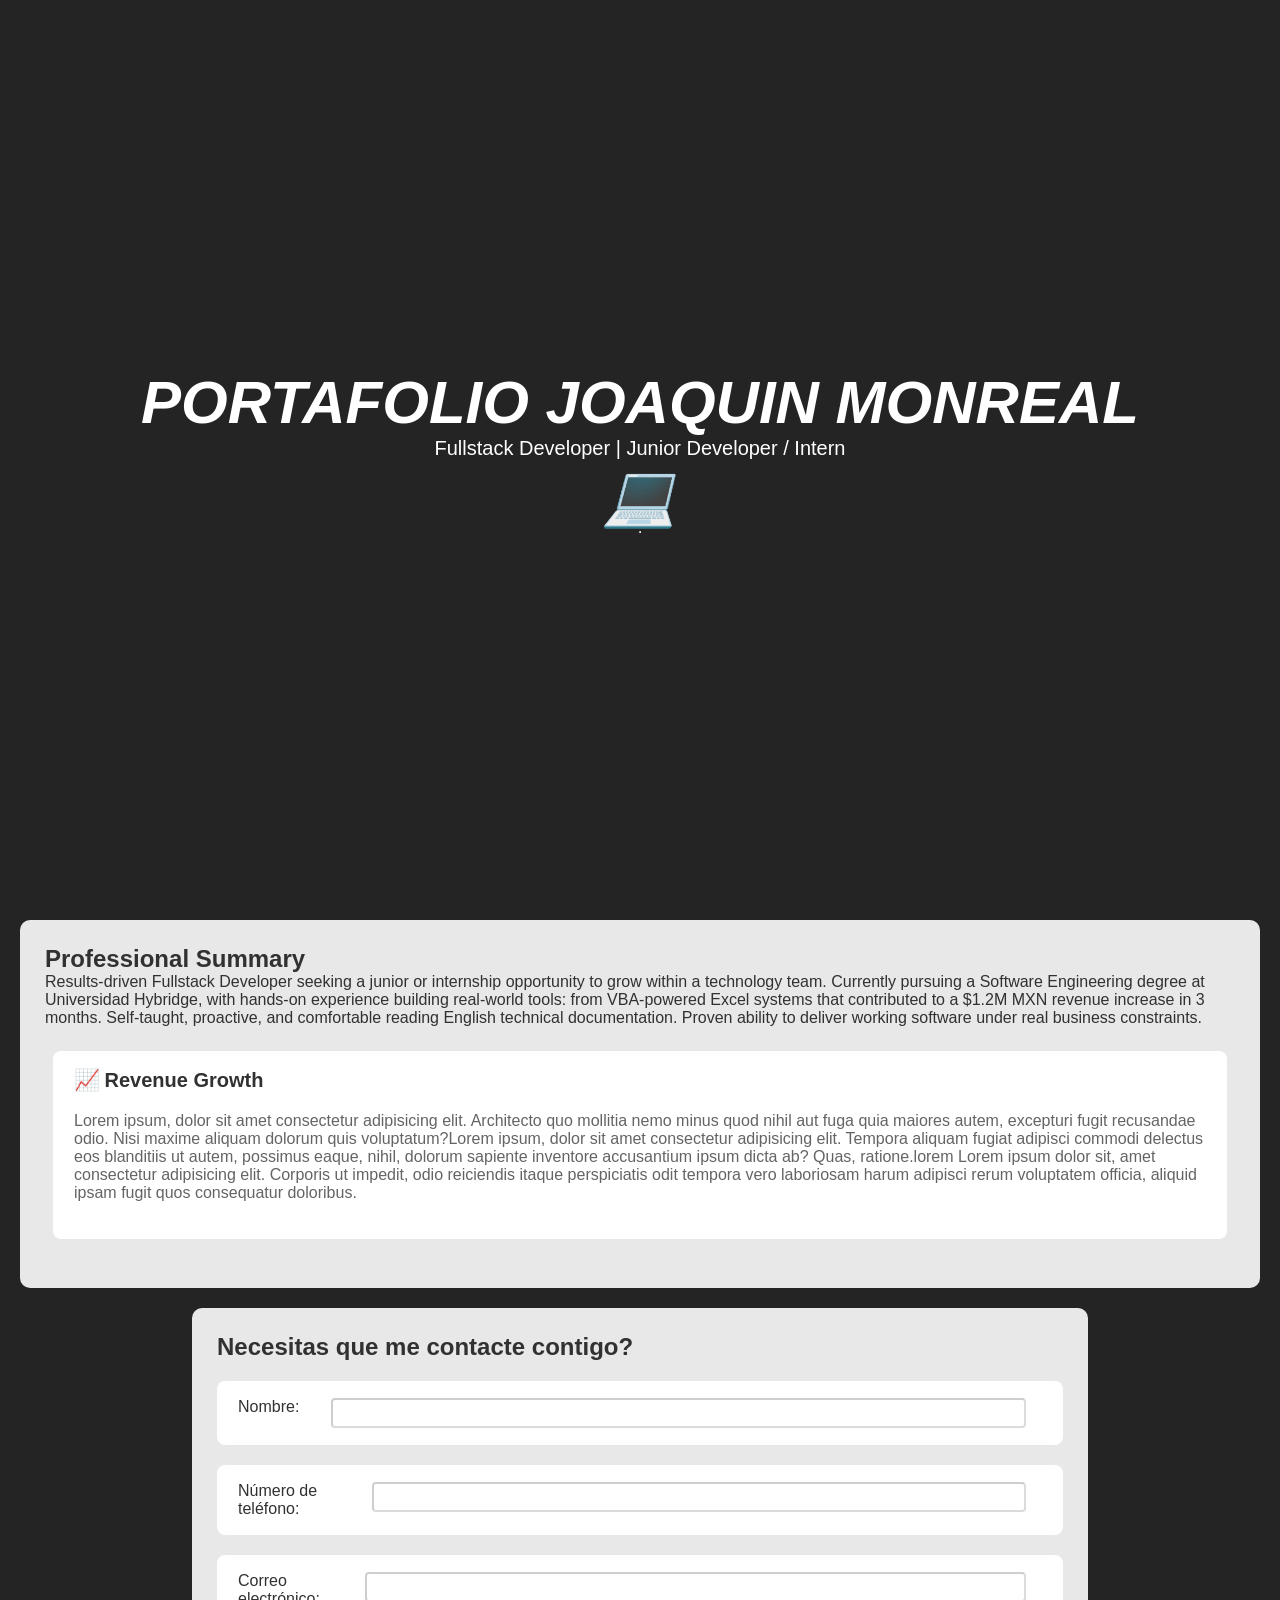
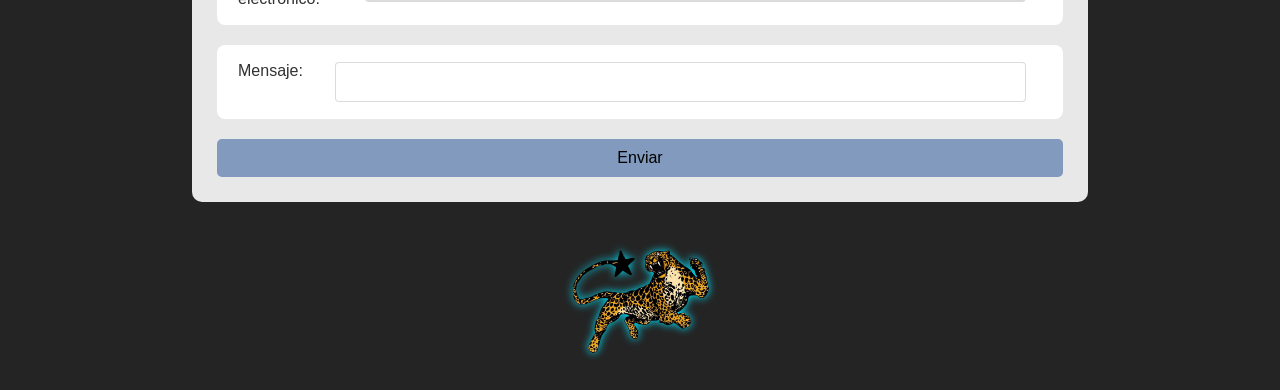
==== commit c640383d: ".." ====
--- a/index.html
+++ b/index.html
@@ -40,6 +40,30 @@
     </ul>
 
     </section>
+    <section id="contacto" style="width: 70% ; display: block; margin: 0 auto; ">
+      <h2>Necesitas que me contacte contigo?</h2>
+      <form class="cuestionario" action="post">
+        <div><label for="name">Nombre:</label><br>
+        <input type="text" id="name" name="name"><br>
+        </div>
+        <div>
+        <label for="number">Número de teléfono:</label>
+        <input type="tel" id="number" name="number"><br>
+        </div>
+        <div>
+        <label for="email">Correo electrónico:</label>
+        <input type="email" id="email" name="email"><br>
+        </div>
+        <div>
+        <label for="message">Mensaje:</label></span><br>
+        <textarea id="message" name="message"></textarea><br>
+        </div>
+        
+        <button type="submit">Enviar</button>
 
+      </form>
+
+    </section>
+    <img id="footer-logo" src="images/COMMET_STORE.png" alt="Logo de Commet Store">
 </body>
 </html>
--- a/css/styles.css
+++ b/css/styles.css
@@ -11,10 +11,11 @@
     align-content: center;
     font-family:'Segoe UI', Tahoma, Geneva, Verdana, sans-serif;
     color: rgb(50, 49, 49);
+    background-color: rgb(36, 36, 36);
 }
 header{
     font-size: 2.5em;
-    color: rgb(50, 49, 49);
+    color: rgb(255, 255, 255);
     text-align: center;
     height: 100vh;
     display: flex; /* Utiliza Flexbox para centrar el contenido */
@@ -45,7 +46,14 @@
     margin: 20px;
     border-radius: 10px;
 }
-
+button{
+    background-color: rgba(15, 68, 142, 0.473);
+    border: none;
+    padding: 10px 20px;
+    border-radius: 5px;
+    cursor: pointer;
+    font-size: 1em;
+}
 /* FX 08 — STAGGER LIST */
 /* ── CONTENEDOR DE LA LISTA ────────────────────────────────
        El <ul> que agrupa todos los items.
@@ -75,11 +83,9 @@
     background: rgb(255, 255, 255); /* fondo sutilmente blanco */
     border: 1px solid rgba(255, 255, 255, 0.12);
     border-radius: 8px;
- 
     /* ESTADO DE REPOSO: oculto y corrido a la izquierda */
     opacity: 0;
     transform: translateX(-20px);
- 
     /* VELOCIDAD DE LA ANIMACIÓN:
          cuando cambie opacity o transform → 0.5s de transición
          cuando cambie background (hover)  → 0.2s más rápido  */
@@ -95,7 +101,7 @@
       transform: none; /* vuelve a su posición original */
 }
  
-    /* ── HOVER DEL ITEM ────────────────────────────────────────
+    /* ── HOVER DEL ITEM ──────────────────────────────────────── 
        Aclara levemente el fondo al pasar el mouse.
        La transición de background (0.2s) definida arriba
        hace que este cambio también sea suave.               */
@@ -104,19 +110,61 @@
       
 }
  
-/* ── ÍCONO (columna izquierda) ─────────────────────────── */
 .si-icon {
     font-size: 1.3rem;
 }
  
-/* ── NOMBRE (columna del medio) ────────────────────────── */
 .si-name {
-    font-size: 0.85rem;
+    font-size: 1.25rem;
     font-weight: 700;
 }
 .si-description {
-    font-size: 0.75rem;
+    font-size: 1rem;
     color: rgb(100, 100, 100);
     display: flex;
     margin: 20px 0;
-}+}
+
+.cuestionario{
+    display: flex;
+    flex-direction: column;
+    gap: 20px;
+    margin-top: 1.25rem;
+}
+.cuestionario div{
+    align-items: left;
+    gap: 1rem;
+    padding: 1rem 1.25rem;
+    background: rgb(255, 255, 255); /* fondo sutilmente blanco */
+    border: 1px solid rgba(255, 255, 255, 0.12);
+    border-radius: 8px;
+    display: flex;
+    flex-direction: row;
+    max-width: 100%;
+}
+.cuestionario div input:hover{
+    border-color: rgb(158, 63, 0);
+    border-radius: 3px;
+}
+.cuestionario div input{
+    height: 30px;
+    width: 100%;
+    border-radius: 4px;
+    border-color: rgba(67, 67, 67, 0.192);
+    
+}
+textarea{
+    height: 30px; 
+    width: 100%; 
+    border-radius: 4px; 
+    border-color: rgba(67, 67, 67, 0.192);
+    resize: none; /* el usuario no puede ajustar manualmente */
+    overflow: hidden;
+    min-height: 40px;
+}
+#footer-logo{
+    width: 150px; height: auto; 
+    display: block; 
+    margin: 0 auto; 
+    filter: drop-shadow(0 0 4px #00e5ff);
+}
